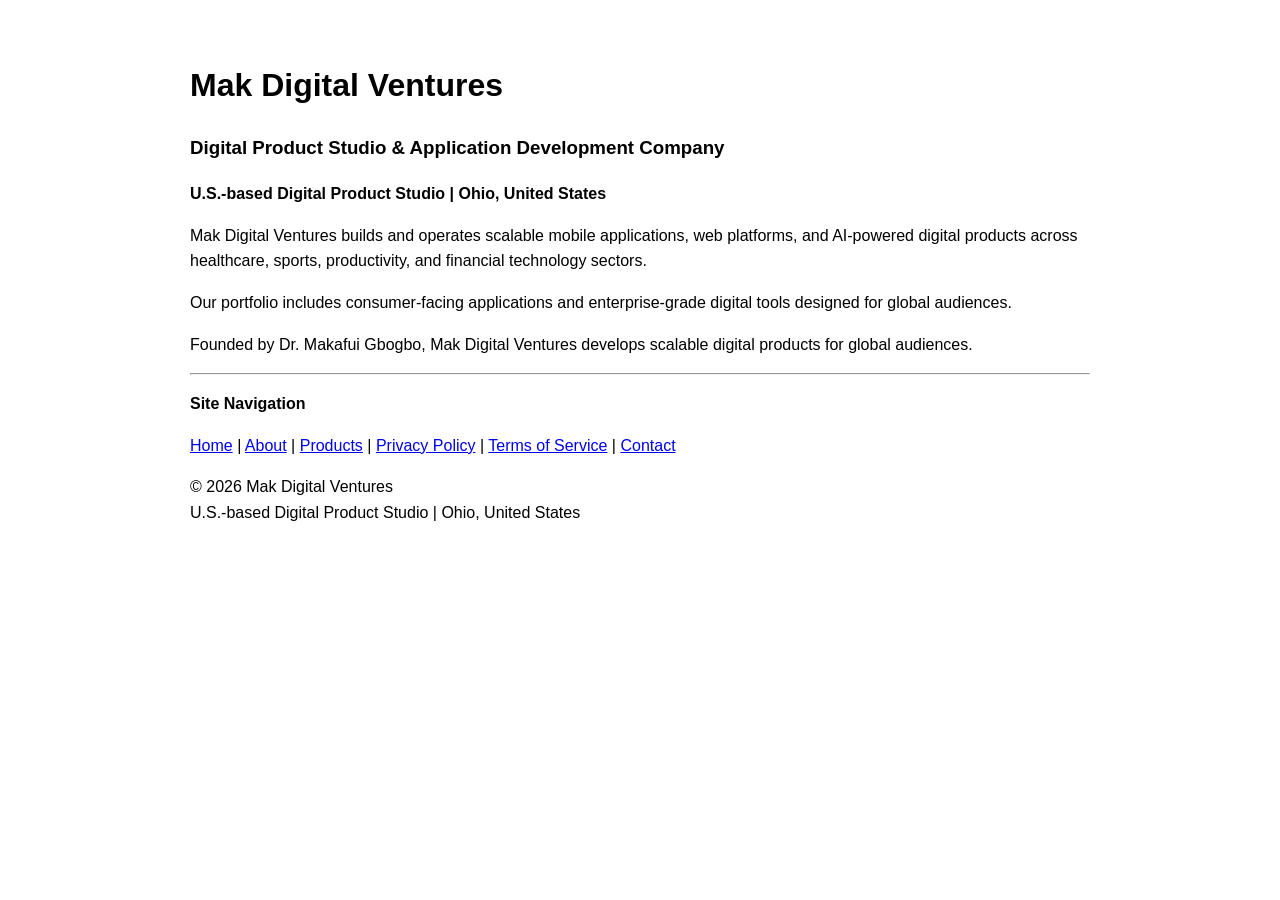
==== index.html @ f7665236 "Update index.html" ====
<!DOCTYPE html>
<html>
<head>
  <title>Mak Digital Ventures</title>
  <meta charset="UTF-8">
</head>

<body style="max-width: 900px; margin: 60px auto; font-family: Arial, sans-serif; line-height: 1.6;">

  <h1>Mak Digital Ventures</h1>
<h3>Digital Product Studio & Application Development Company</h3>
  <p><strong>U.S.-based Digital Product Studio | Ohio, United States</strong></p>

  <p>
    Mak Digital Ventures builds and operates scalable mobile applications,
    web platforms, and AI-powered digital products across healthcare,
    sports, productivity, and financial technology sectors.
  </p>

  <p>
    Our portfolio includes consumer-facing applications and enterprise-grade
    digital tools designed for global audiences.
    <p>
  Founded by Dr. Makafui Gbogbo, Mak Digital Ventures develops scalable digital products for global audiences.
</p>
  </p>

  <hr>

  <footer>
    <p><strong>Site Navigation</strong></p>

    <p>
      <a href="index.html">Home</a> |
      <a href="about.html">About</a> |
      <a href="products.html">Products</a> |
      <a href="privacy.html">Privacy Policy</a> |
      <a href="terms.html">Terms of Service</a> |
      <a href="contact.html">Contact</a>
    </p>

    <p>
      © 2026 Mak Digital Ventures<br>
      U.S.-based Digital Product Studio | Ohio, United States
    </p>
  </footer>

</body>
</html>
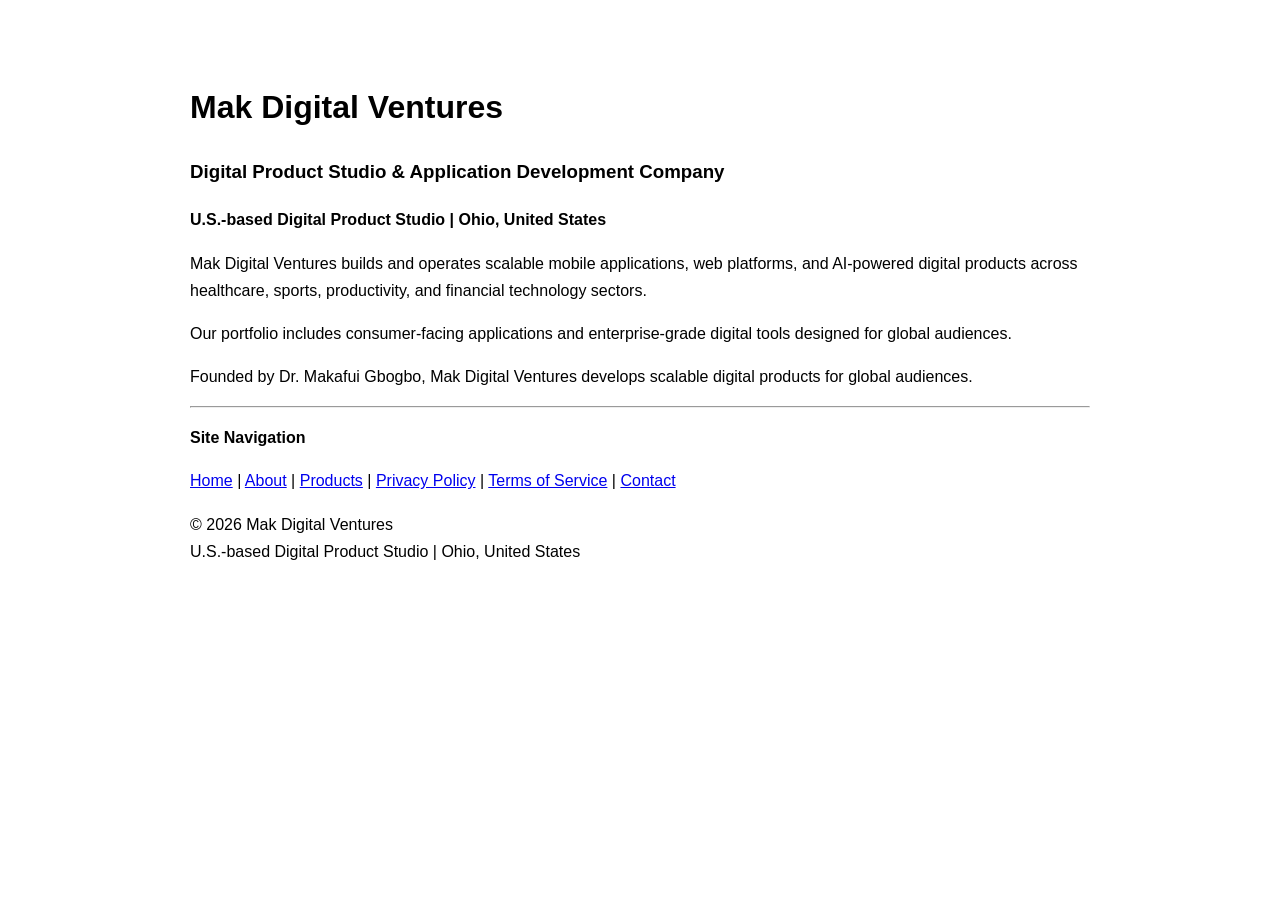
==== commit c6008c5b: "Update index.html" ====
--- a/index.html
+++ b/index.html
@@ -5,7 +5,7 @@
   <meta charset="UTF-8">
 </head>
 
-<body style="max-width: 900px; margin: 60px auto; font-family: Arial, sans-serif; line-height: 1.6;">
+<body style="max-width: 900px; margin: 80px auto; font-family: Arial, sans-serif; line-height: 1.7;">
 
   <h1>Mak Digital Ventures</h1>
 <h3>Digital Product Studio & Application Development Company</h3>
@@ -48,3 +48,4 @@
 </body>
 </html>
 
+
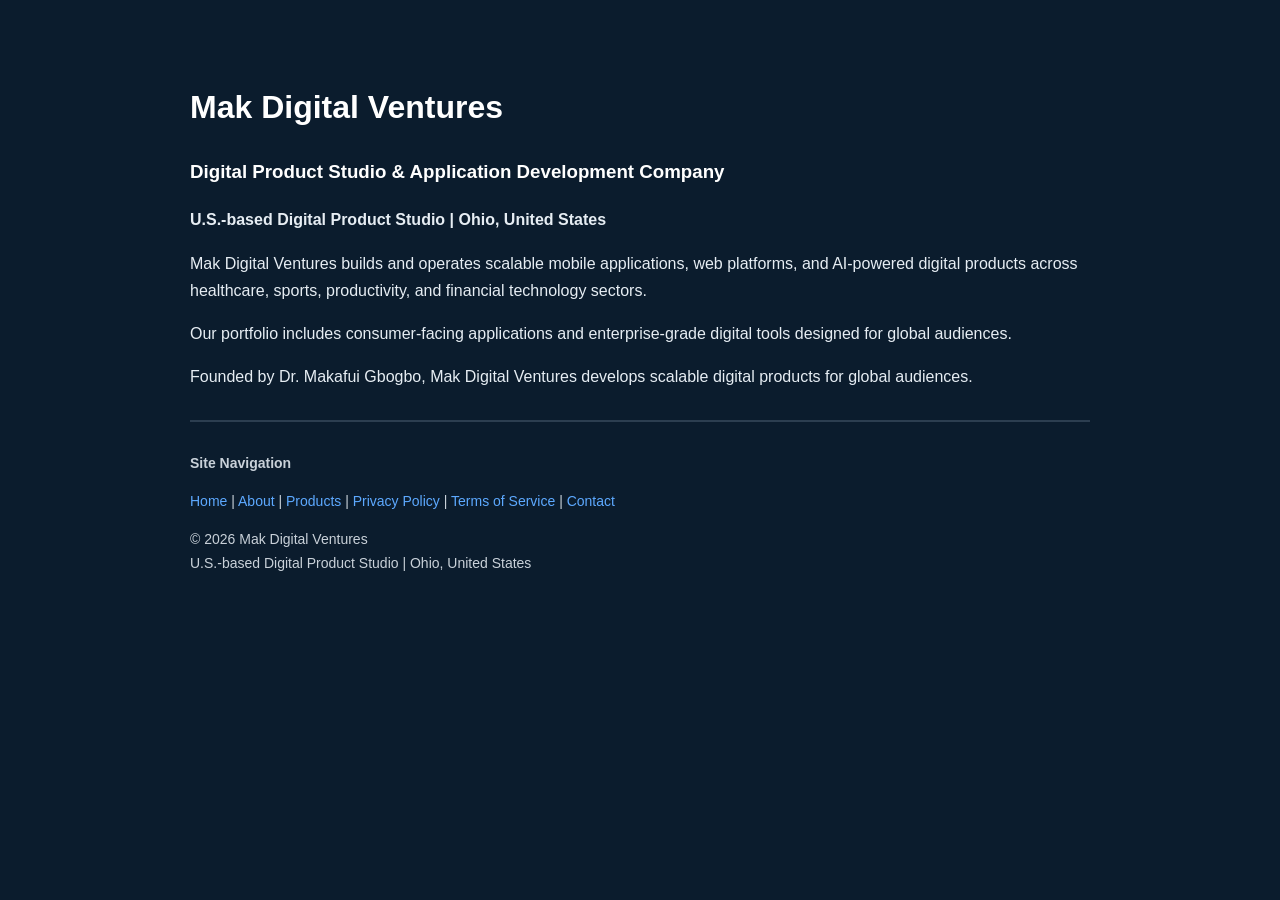
==== commit 59f434bd: "Update index.html" ====
--- a/index.html
+++ b/index.html
@@ -3,6 +3,40 @@
 <head>
   <title>Mak Digital Ventures</title>
   <meta charset="UTF-8">
+  <style>
+    body {
+      background-color: #0b1c2d;
+      color: #e6edf3;
+      font-family: Arial, sans-serif;
+      line-height: 1.7;
+      max-width: 900px;
+      margin: 80px auto;
+    }
+
+    a {
+      color: #5da9ff;
+      text-decoration: none;
+    }
+
+    a:hover {
+      text-decoration: underline;
+    }
+
+    hr {
+      border: 1px solid #2c3e50;
+      margin: 30px 0;
+    }
+
+    footer {
+      margin-top: 20px;
+      font-size: 14px;
+      color: #c9d1d9;
+    }
+
+    h1, h2, h3 {
+      color: #ffffff;
+    }
+  </style>
 </head>
 
 <body style="max-width: 900px; margin: 80px auto; font-family: Arial, sans-serif; line-height: 1.7;">
@@ -49,3 +83,4 @@
 </html>
 
 
+
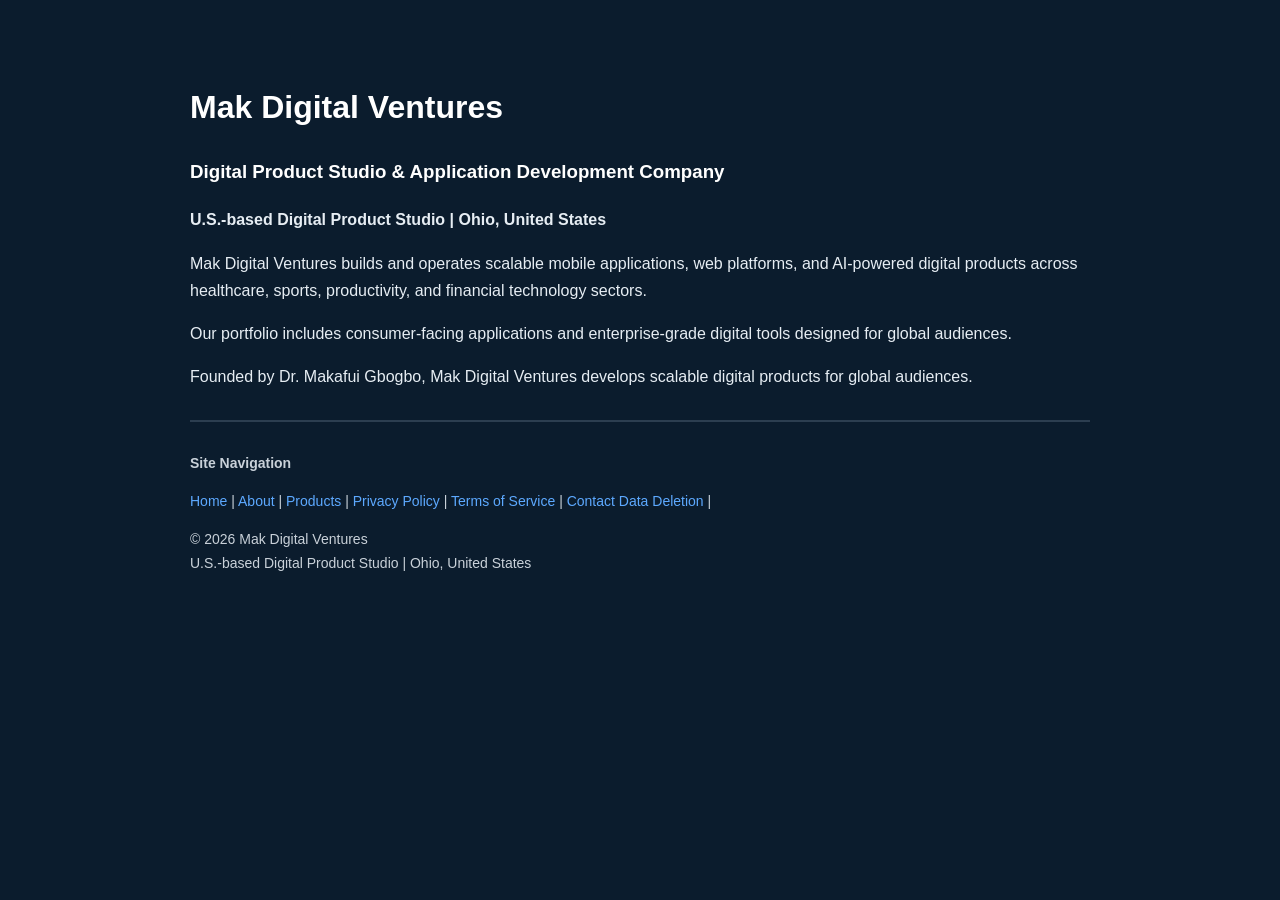
==== commit a139b4f5: "Update index.html" ====
--- a/index.html
+++ b/index.html
@@ -39,7 +39,7 @@
   </style>
 </head>
 
-<body style="max-width: 900px; margin: 80px auto; font-family: Arial, sans-serif; line-height: 1.7;">
+<body>
 
   <h1>Mak Digital Ventures</h1>
 <h3>Digital Product Studio & Application Development Company</h3>
@@ -71,6 +71,7 @@
       <a href="privacy.html">Privacy Policy</a> |
       <a href="terms.html">Terms of Service</a> |
       <a href="contact.html">Contact</a>
+      <a href="data-deletion.html">Data Deletion</a> |
     </p>
 
     <p>
@@ -84,3 +85,4 @@
 
 
 
+
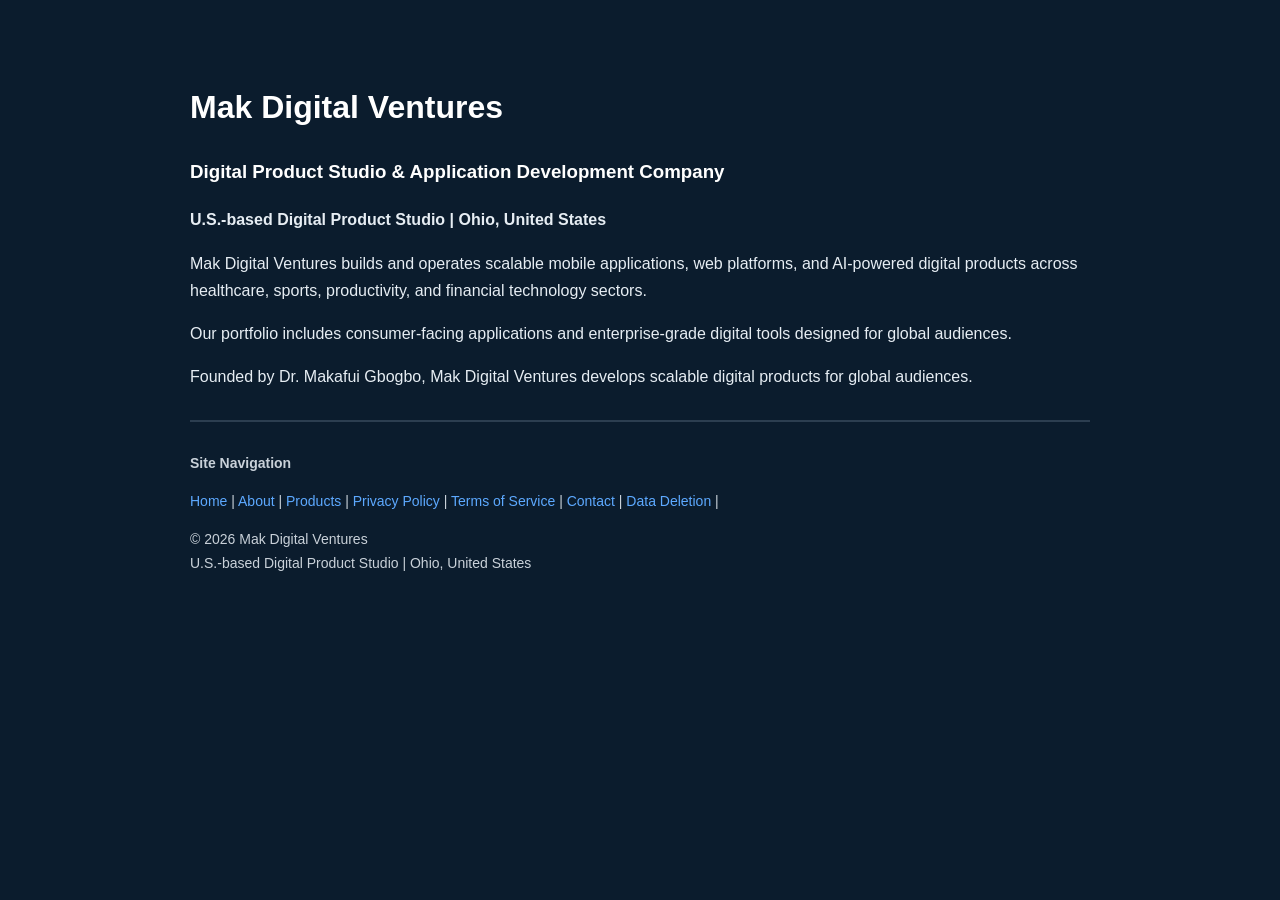
==== commit 4027b9e7: "Update index.html" ====
--- a/index.html
+++ b/index.html
@@ -70,7 +70,7 @@
       <a href="products.html">Products</a> |
       <a href="privacy.html">Privacy Policy</a> |
       <a href="terms.html">Terms of Service</a> |
-      <a href="contact.html">Contact</a>
+      <a href="contact.html">Contact</a> |
       <a href="data-deletion.html">Data Deletion</a> |
     </p>
 
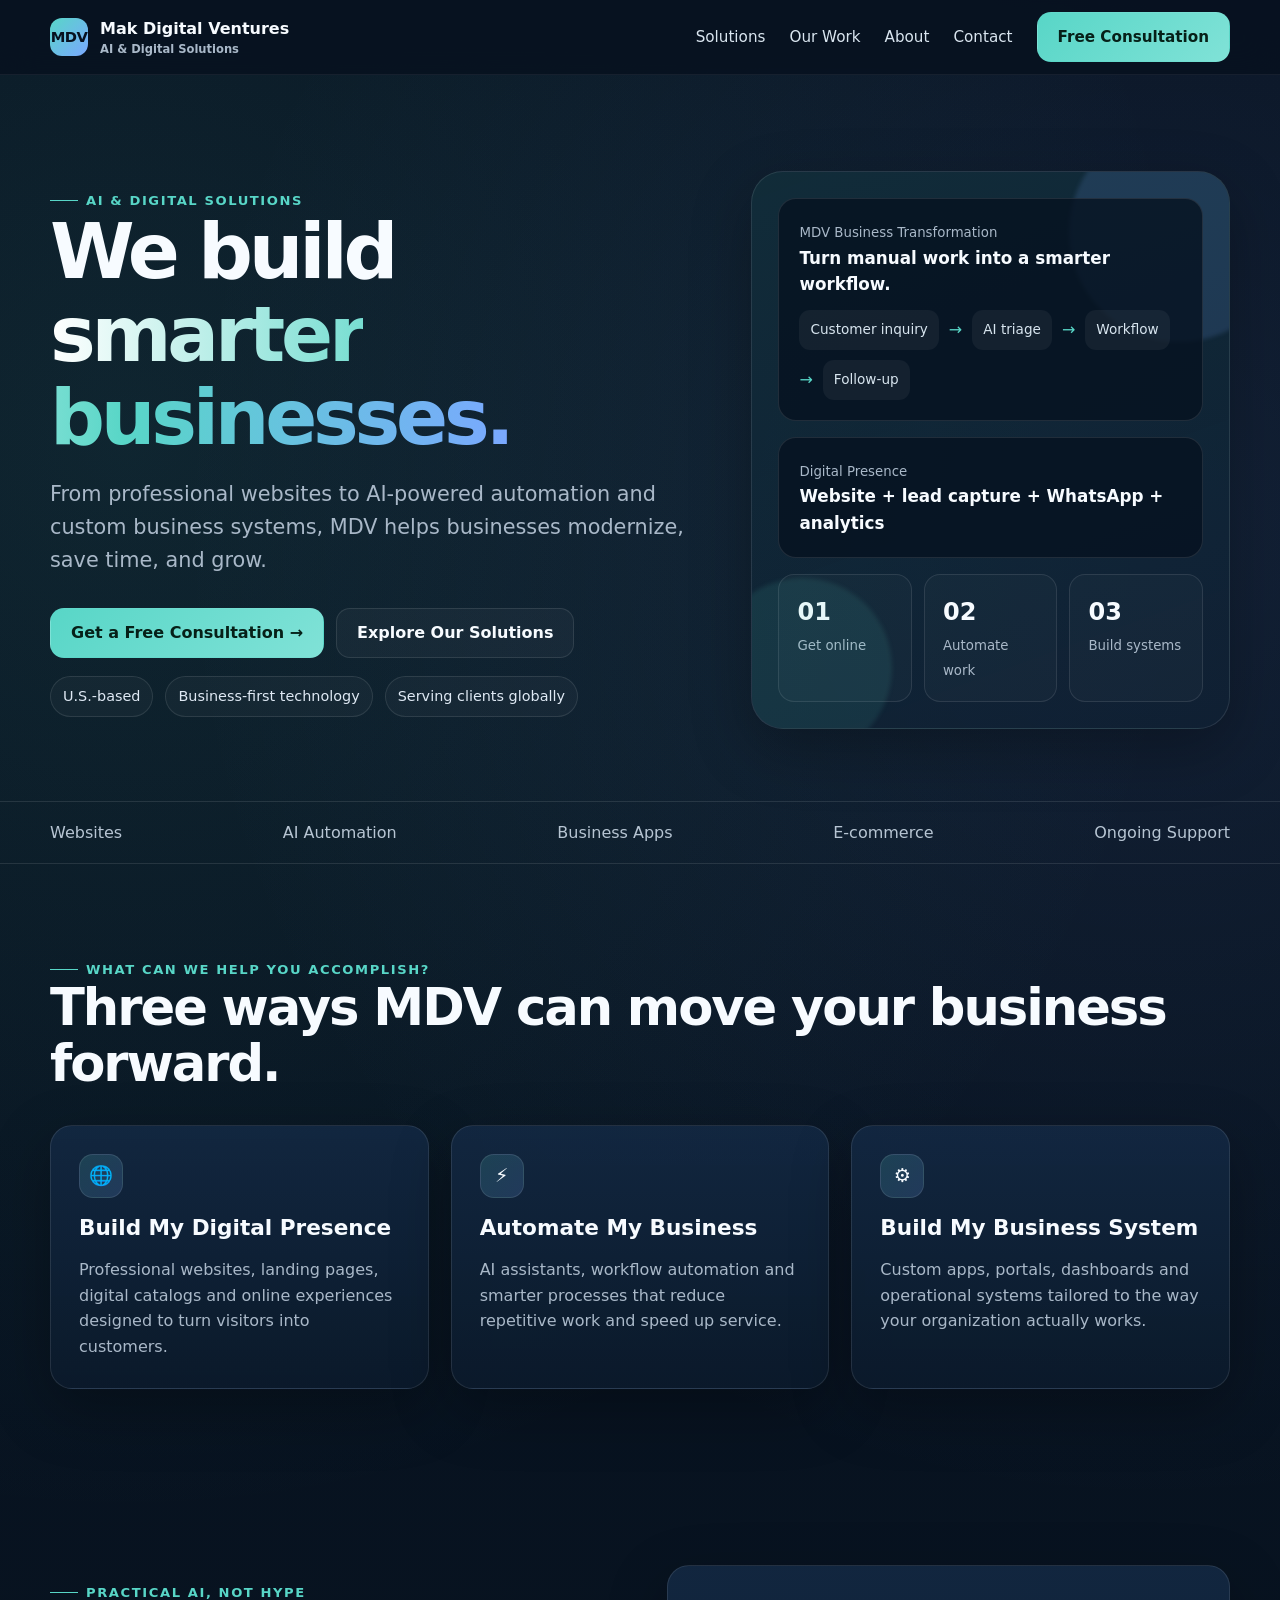
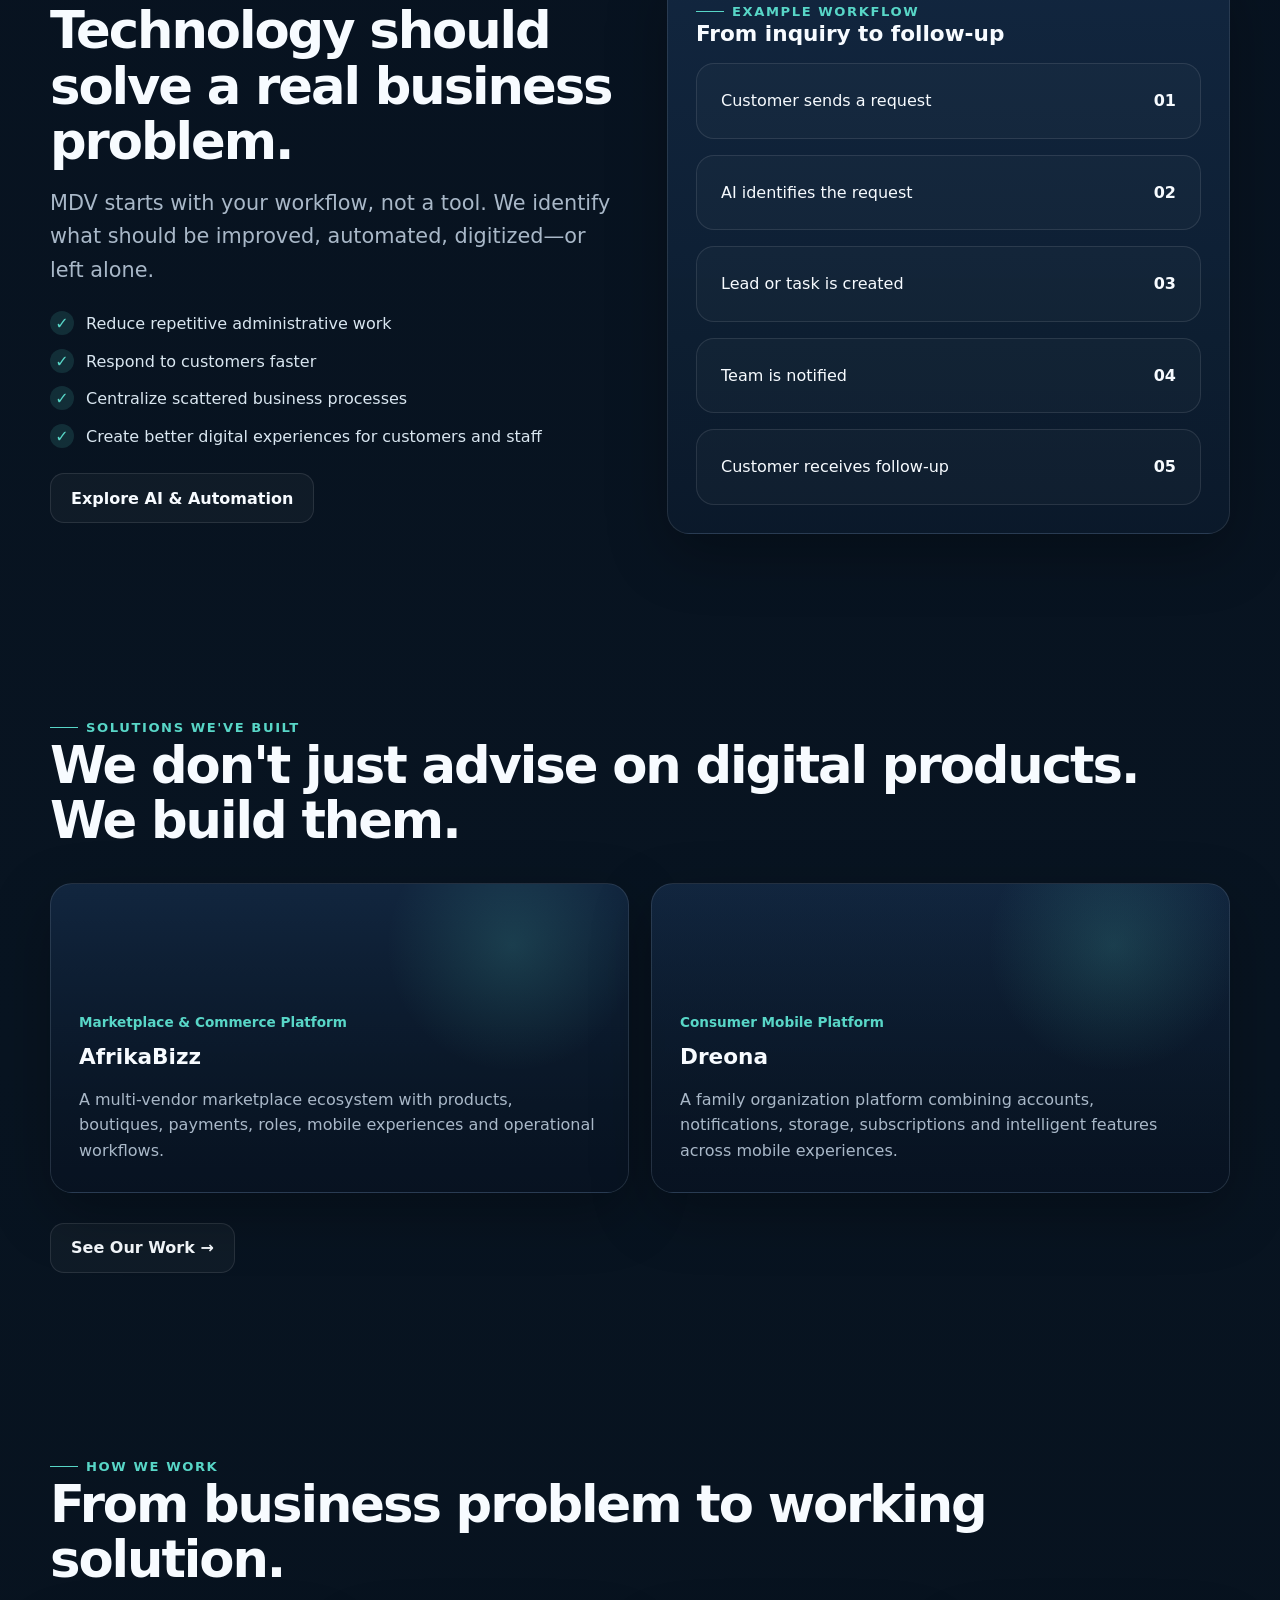
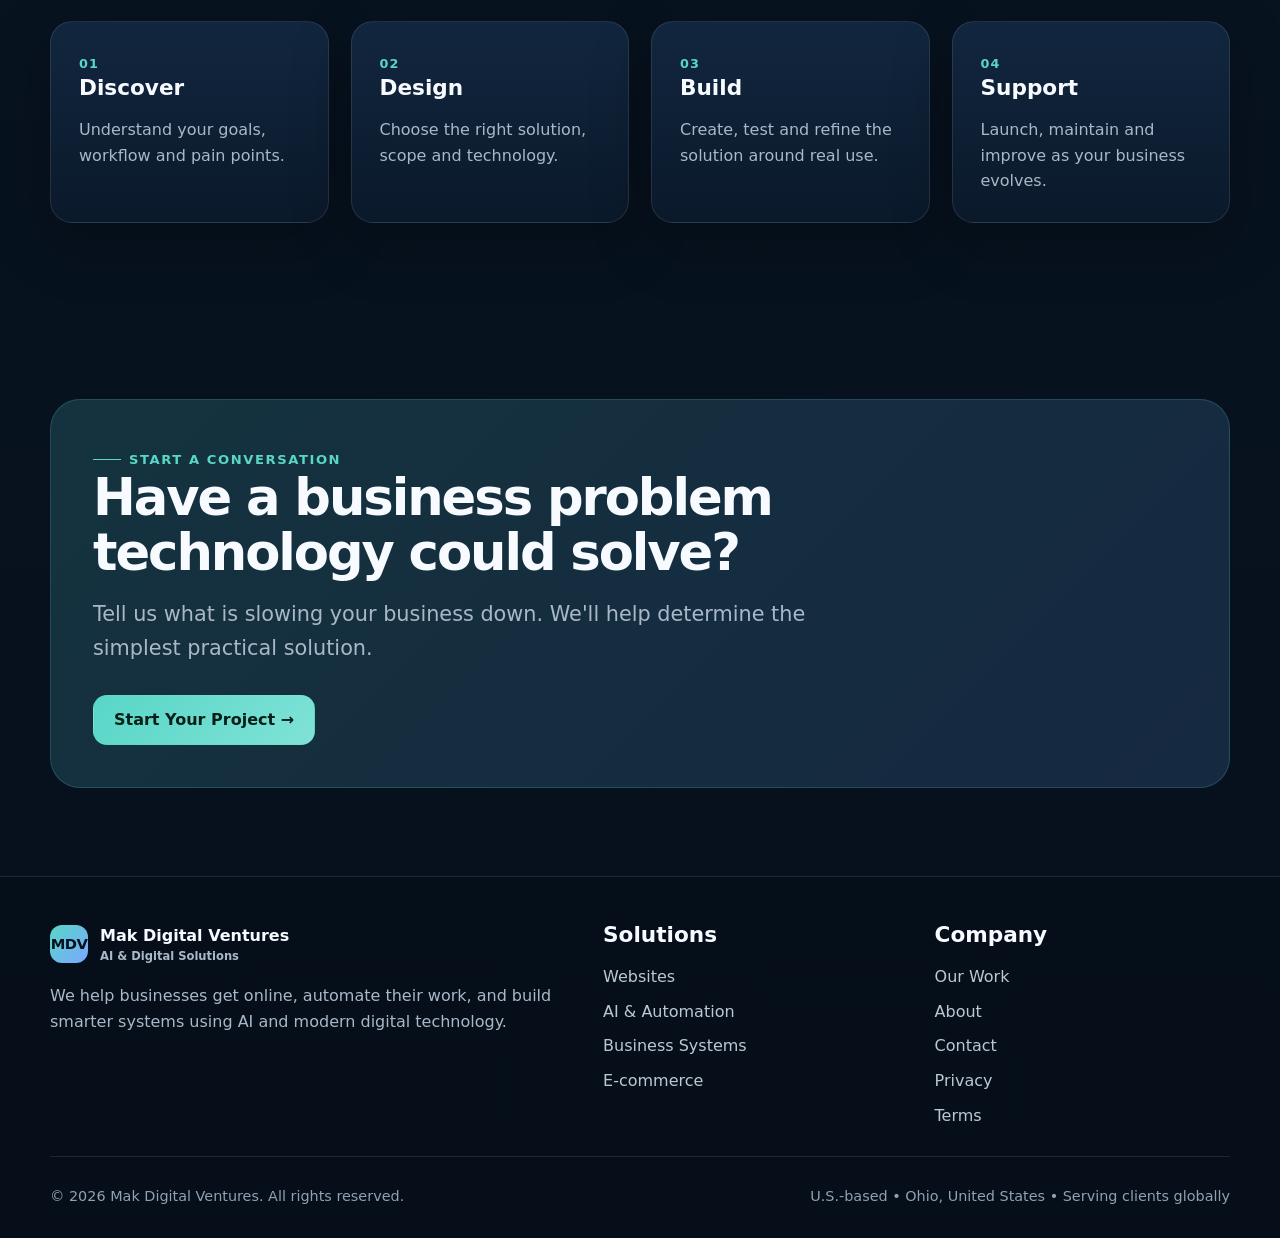
==== commit e02115fa: "Rebrand MDV - AI & Digital Solutions" ====
--- a/index.html
+++ b/index.html
@@ -1,88 +1,217 @@
-<!DOCTYPE html>
-<html>
-<head>
-  <title>Mak Digital Ventures</title>
-  <meta charset="UTF-8">
-  <style>
-    body {
-      background-color: #0b1c2d;
-      color: #e6edf3;
-      font-family: Arial, sans-serif;
-      line-height: 1.7;
-      max-width: 900px;
-      margin: 80px auto;
-    }
-
-    a {
-      color: #5da9ff;
-      text-decoration: none;
-    }
-
-    a:hover {
-      text-decoration: underline;
-    }
-
-    hr {
-      border: 1px solid #2c3e50;
-      margin: 30px 0;
-    }
-
-    footer {
-      margin-top: 20px;
-      font-size: 14px;
-      color: #c9d1d9;
-    }
-
-    h1, h2, h3 {
-      color: #ffffff;
-    }
-  </style>
-</head>
-
-<body>
-
-  <h1>Mak Digital Ventures</h1>
-<h3>Digital Product Studio & Application Development Company</h3>
-  <p><strong>U.S.-based Digital Product Studio | Ohio, United States</strong></p>
-
-  <p>
-    Mak Digital Ventures builds and operates scalable mobile applications,
-    web platforms, and AI-powered digital products across healthcare,
-    sports, productivity, and financial technology sectors.
-  </p>
-
-  <p>
-    Our portfolio includes consumer-facing applications and enterprise-grade
-    digital tools designed for global audiences.
-    <p>
-  Founded by Dr. Makafui Gbogbo, Mak Digital Ventures develops scalable digital products for global audiences.
-</p>
-  </p>
-
-  <hr>
-
-  <footer>
-    <p><strong>Site Navigation</strong></p>
-
-    <p>
-      <a href="index.html">Home</a> |
-      <a href="about.html">About</a> |
-      <a href="products.html">Products</a> |
-      <a href="privacy.html">Privacy Policy</a> |
-      <a href="terms.html">Terms of Service</a> |
-      <a href="contact.html">Contact</a> |
-      <a href="data-deletion.html">Data Deletion</a> |
-    </p>
-
-    <p>
-      © 2026 Mak Digital Ventures<br>
-      U.S.-based Digital Product Studio | Ohio, United States
-    </p>
-  </footer>
-
-</body>
-</html>
-
-
-
-
+<!doctype html>
+<html lang="en">
+<head>
+  <meta charset="utf-8">
+  <meta name="viewport" content="width=device-width,initial-scale=1">
+  <title>AI & Digital Solutions | Mak Digital Ventures</title>
+  <meta name="description" content="Mak Digital Ventures — AI & Digital Solutions">
+  <meta name="theme-color" content="#07111f">
+  <link rel="stylesheet" href="styles.css">
+</head>
+<body>
+
+<header>
+  <div class="container nav">
+    <a class="brand" href="index.html">
+      <span class="brand-mark">MDV</span>
+      <span>Mak Digital Ventures<small>AI & Digital Solutions</small></span>
+    </a>
+    <button class="nav-toggle" aria-label="Open menu">☰</button>
+    <nav class="nav-links">
+      <a href="services.html">Solutions</a>
+      <a href="portfolio.html">Our Work</a>
+      <a href="about.html">About</a>
+      <a href="contact.html">Contact</a>
+      <a class="btn btn-primary" href="contact.html">Free Consultation</a>
+    </nav>
+  </div>
+</header>
+
+
+<main>
+<section class="hero">
+  <div class="container hero-wrap">
+    <div>
+      <div class="eyebrow">AI & Digital Solutions</div>
+      <h1>We build <span>smarter businesses.</span></h1>
+      <p class="lead">
+        From professional websites to AI-powered automation and custom business systems,
+        MDV helps businesses modernize, save time, and grow.
+      </p>
+      <div class="btn-row">
+        <a class="btn btn-primary" href="contact.html">Get a Free Consultation →</a>
+        <a class="btn btn-secondary" href="services.html">Explore Our Solutions</a>
+      </div>
+      <div class="btn-row" style="margin-top:18px">
+        <span class="pill">U.S.-based</span>
+        <span class="pill">Business-first technology</span>
+        <span class="pill">Serving clients globally</span>
+      </div>
+    </div>
+    <div class="hero-visual" aria-label="MDV digital transformation illustration">
+      <div class="mini-panel">
+        <small class="muted">MDV Business Transformation</small>
+        <strong>Turn manual work into a smarter workflow.</strong>
+        <div class="flow">
+          <span>Customer inquiry</span><i>→</i><span>AI triage</span><i>→</i><span>Workflow</span><i>→</i><span>Follow-up</span>
+        </div>
+      </div>
+      <div class="mini-panel">
+        <small class="muted">Digital Presence</small>
+        <strong>Website + lead capture + WhatsApp + analytics</strong>
+      </div>
+      <div class="stat-row">
+        <div class="stat"><b>01</b><small>Get online</small></div>
+        <div class="stat"><b>02</b><small>Automate work</small></div>
+        <div class="stat"><b>03</b><small>Build systems</small></div>
+      </div>
+    </div>
+  </div>
+</section>
+
+<div class="logo-strip">
+  <div class="container">
+    <span>Websites</span><span>AI Automation</span><span>Business Apps</span><span>E-commerce</span><span>Ongoing Support</span>
+  </div>
+</div>
+
+<section class="section">
+  <div class="container">
+    <div class="eyebrow">What can we help you accomplish?</div>
+    <h2>Three ways MDV can move your business forward.</h2>
+    <div class="grid grid-3" style="margin-top:34px">
+      <a class="card" href="websites.html">
+        <div class="icon">🌐</div>
+        <h3>Build My Digital Presence</h3>
+        <p class="muted">Professional websites, landing pages, digital catalogs and online experiences designed to turn visitors into customers.</p>
+      </a>
+      <a class="card" href="ai-automation.html">
+        <div class="icon">⚡</div>
+        <h3>Automate My Business</h3>
+        <p class="muted">AI assistants, workflow automation and smarter processes that reduce repetitive work and speed up service.</p>
+      </a>
+      <a class="card" href="business-systems.html">
+        <div class="icon">⚙️</div>
+        <h3>Build My Business System</h3>
+        <p class="muted">Custom apps, portals, dashboards and operational systems tailored to the way your organization actually works.</p>
+      </a>
+    </div>
+  </div>
+</section>
+
+<section class="section">
+  <div class="container split">
+    <div>
+      <div class="eyebrow">Practical AI, not hype</div>
+      <h2>Technology should solve a real business problem.</h2>
+      <p class="lead">MDV starts with your workflow, not a tool. We identify what should be improved, automated, digitized—or left alone.</p>
+      <div class="checks">
+        <div class="check">Reduce repetitive administrative work</div>
+        <div class="check">Respond to customers faster</div>
+        <div class="check">Centralize scattered business processes</div>
+        <div class="check">Create better digital experiences for customers and staff</div>
+      </div>
+      <a class="btn btn-secondary" href="ai-automation.html">Explore AI & Automation</a>
+    </div>
+    <div class="card">
+      <div class="eyebrow">Example workflow</div>
+      <h3>From inquiry to follow-up</h3>
+      <div class="service-list">
+        <div class="service-row"><span>Customer sends a request</span><b>01</b></div>
+        <div class="service-row"><span>AI identifies the request</span><b>02</b></div>
+        <div class="service-row"><span>Lead or task is created</span><b>03</b></div>
+        <div class="service-row"><span>Team is notified</span><b>04</b></div>
+        <div class="service-row"><span>Customer receives follow-up</span><b>05</b></div>
+      </div>
+    </div>
+  </div>
+</section>
+
+<section class="section">
+  <div class="container">
+    <div class="eyebrow">Solutions we've built</div>
+    <h2>We don't just advise on digital products. We build them.</h2>
+    <div class="grid grid-2" style="margin-top:34px">
+      <div class="card case">
+        <span class="tag">Marketplace & Commerce Platform</span>
+        <h3>AfrikaBizz</h3>
+        <p class="muted">A multi-vendor marketplace ecosystem with products, boutiques, payments, roles, mobile experiences and operational workflows.</p>
+      </div>
+      <div class="card case">
+        <span class="tag">Consumer Mobile Platform</span>
+        <h3>Dreona</h3>
+        <p class="muted">A family organization platform combining accounts, notifications, storage, subscriptions and intelligent features across mobile experiences.</p>
+      </div>
+    </div>
+    <div class="btn-row">
+      <a class="btn btn-secondary" href="portfolio.html">See Our Work →</a>
+    </div>
+  </div>
+</section>
+
+<section class="section">
+  <div class="container">
+    <div class="eyebrow">How we work</div>
+    <h2>From business problem to working solution.</h2>
+    <div class="grid grid-4 process" style="margin-top:34px">
+      <div class="card"><h3>Discover</h3><p class="muted">Understand your goals, workflow and pain points.</p></div>
+      <div class="card"><h3>Design</h3><p class="muted">Choose the right solution, scope and technology.</p></div>
+      <div class="card"><h3>Build</h3><p class="muted">Create, test and refine the solution around real use.</p></div>
+      <div class="card"><h3>Support</h3><p class="muted">Launch, maintain and improve as your business evolves.</p></div>
+    </div>
+  </div>
+</section>
+
+<section class="section">
+  <div class="container cta">
+    <div class="eyebrow">Start a conversation</div>
+    <h2>Have a business problem technology could solve?</h2>
+    <p class="lead">Tell us what is slowing your business down. We'll help determine the simplest practical solution.</p>
+    <div class="btn-row"><a class="btn btn-primary" href="contact.html">Start Your Project →</a></div>
+  </div>
+</section>
+</main>
+
+
+<footer>
+  <div class="container">
+    <div class="footer-grid">
+      <div>
+        <a class="brand" href="index.html">
+          <span class="brand-mark">MDV</span>
+          <span>Mak Digital Ventures<small>AI & Digital Solutions</small></span>
+        </a>
+        <p class="muted" style="margin-top:18px;max-width:520px">
+          We help businesses get online, automate their work, and build smarter systems using AI and modern digital technology.
+        </p>
+      </div>
+      <div>
+        <h3>Solutions</h3>
+        <div class="footer-links">
+          <a href="websites.html">Websites</a>
+          <a href="ai-automation.html">AI & Automation</a>
+          <a href="business-systems.html">Business Systems</a>
+          <a href="ecommerce.html">E-commerce</a>
+        </div>
+      </div>
+      <div>
+        <h3>Company</h3>
+        <div class="footer-links">
+          <a href="portfolio.html">Our Work</a>
+          <a href="about.html">About</a>
+          <a href="contact.html">Contact</a>
+          <a href="privacy.html">Privacy</a>
+          <a href="terms.html">Terms</a>
+        </div>
+      </div>
+    </div>
+    <div class="footer-bottom">
+      <span>© 2026 Mak Digital Ventures. All rights reserved.</span>
+      <span>U.S.-based • Ohio, United States • Serving clients globally</span>
+    </div>
+  </div>
+</footer>
+
+<script src="script.js"></script>
+</body>
+</html>
--- a/styles.css
+++ b/styles.css
@@ -0,0 +1,236 @@
+
+:root{
+  --bg:#07111f;
+  --bg-2:#0b1627;
+  --surface:#0f2035;
+  --surface-2:#132842;
+  --text:#f7fbff;
+  --muted:#a9b8c8;
+  --accent:#58d6c7;
+  --accent-2:#7aa8ff;
+  --line:rgba(255,255,255,.10);
+  --shadow:0 20px 60px rgba(0,0,0,.28);
+  --radius:22px;
+  --max:1180px;
+}
+
+*{box-sizing:border-box}
+html{scroll-behavior:smooth}
+body{
+  margin:0;
+  font-family:Inter, ui-sans-serif, system-ui, -apple-system, BlinkMacSystemFont, "Segoe UI", sans-serif;
+  color:var(--text);
+  background:
+    radial-gradient(circle at 10% 10%, rgba(88,214,199,.10), transparent 26%),
+    radial-gradient(circle at 90% 12%, rgba(122,168,255,.10), transparent 24%),
+    linear-gradient(180deg,var(--bg),#081421 60%,#06101c);
+  line-height:1.6;
+}
+a{color:inherit;text-decoration:none}
+img{max-width:100%;display:block}
+button,input,textarea,select{font:inherit}
+
+.container{width:min(var(--max),calc(100% - 40px));margin:auto}
+.section{padding:88px 0}
+.section-sm{padding:52px 0}
+.eyebrow{
+  display:inline-flex;align-items:center;gap:8px;
+  font-size:.82rem;letter-spacing:.12em;text-transform:uppercase;
+  color:var(--accent);font-weight:800
+}
+.eyebrow::before{content:"";width:28px;height:1px;background:var(--accent)}
+h1,h2,h3{line-height:1.08;margin:0 0 18px}
+h1{font-size:clamp(2.7rem,6vw,5.9rem);letter-spacing:-.055em}
+h2{font-size:clamp(2rem,4vw,3.6rem);letter-spacing:-.04em}
+h3{font-size:1.35rem}
+p{margin:0 0 18px}
+.lead{font-size:clamp(1.05rem,2vw,1.3rem);color:var(--muted);max-width:760px}
+.muted{color:var(--muted)}
+.small{font-size:.92rem}
+.grid{display:grid;gap:22px}
+.grid-2{grid-template-columns:repeat(2,minmax(0,1fr))}
+.grid-3{grid-template-columns:repeat(3,minmax(0,1fr))}
+.grid-4{grid-template-columns:repeat(4,minmax(0,1fr))}
+.card{
+  background:linear-gradient(180deg,rgba(19,40,66,.92),rgba(11,26,43,.96));
+  border:1px solid var(--line);
+  border-radius:var(--radius);
+  padding:28px;
+  box-shadow:var(--shadow)
+}
+.card:hover{border-color:rgba(88,214,199,.35);transform:translateY(-2px);transition:.2s ease}
+.card p:last-child{margin-bottom:0}
+.icon{
+  width:44px;height:44px;border-radius:14px;
+  display:grid;place-items:center;margin-bottom:18px;
+  background:linear-gradient(135deg,rgba(88,214,199,.17),rgba(122,168,255,.17));
+  border:1px solid rgba(255,255,255,.10);
+  font-size:1.2rem
+}
+.pill{
+  display:inline-flex;align-items:center;gap:8px;
+  border:1px solid var(--line);border-radius:999px;
+  padding:8px 12px;color:#dfe9f4;background:rgba(255,255,255,.03);font-size:.9rem
+}
+
+.btn{
+  display:inline-flex;align-items:center;justify-content:center;gap:10px;
+  min-height:50px;padding:0 20px;border-radius:14px;
+  font-weight:800;border:1px solid transparent;cursor:pointer
+}
+.btn-primary{
+  background:linear-gradient(135deg,var(--accent),#80e2d7);
+  color:#062018;
+}
+.btn-secondary{
+  border-color:var(--line);background:rgba(255,255,255,.035);color:var(--text)
+}
+.btn-row{display:flex;flex-wrap:wrap;gap:12px;margin-top:30px}
+
+header{
+  position:sticky;top:0;z-index:100;
+  backdrop-filter:blur(18px);
+  background:rgba(7,17,31,.80);
+  border-bottom:1px solid rgba(255,255,255,.06)
+}
+.nav{display:flex;align-items:center;justify-content:space-between;min-height:74px}
+.brand{display:flex;align-items:center;gap:12px;font-weight:900}
+.brand-mark{
+  width:38px;height:38px;border-radius:12px;
+  background:linear-gradient(135deg,var(--accent),var(--accent-2));
+  color:#07111f;display:grid;place-items:center;font-size:.92rem;letter-spacing:-.04em
+}
+.brand small{display:block;font-weight:600;color:var(--muted);font-size:.72rem;margin-top:-2px}
+.nav-links{display:flex;align-items:center;gap:24px;color:#d9e5ef;font-size:.95rem}
+.nav-links a:hover{color:#fff}
+.nav-toggle{display:none;background:none;border:0;color:#fff;font-size:1.6rem}
+
+.hero{padding:96px 0 72px}
+.hero-wrap{display:grid;grid-template-columns:1.15fr .85fr;gap:54px;align-items:center}
+.hero h1 span{
+  background:linear-gradient(90deg,#fff,var(--accent),var(--accent-2));
+  -webkit-background-clip:text;background-clip:text;color:transparent
+}
+.hero-visual{
+  min-height:470px;border:1px solid var(--line);border-radius:32px;
+  padding:26px;background:
+    linear-gradient(160deg,rgba(88,214,199,.10),rgba(122,168,255,.05)),
+    rgba(10,24,40,.88);
+  box-shadow:var(--shadow);position:relative;overflow:hidden
+}
+.hero-visual::before,.hero-visual::after{
+  content:"";position:absolute;border-radius:999px;filter:blur(2px)
+}
+.hero-visual::before{width:220px;height:220px;right:-60px;top:-50px;background:rgba(122,168,255,.15)}
+.hero-visual::after{width:180px;height:180px;left:-40px;bottom:-30px;background:rgba(88,214,199,.10)}
+.mini-panel{
+  position:relative;z-index:2;border:1px solid var(--line);
+  background:rgba(6,17,31,.78);border-radius:18px;padding:20px;margin-bottom:16px
+}
+.mini-panel strong{display:block;font-size:1.05rem}
+.flow{display:flex;align-items:center;gap:10px;flex-wrap:wrap;margin-top:12px}
+.flow span{padding:9px 11px;border-radius:11px;background:rgba(255,255,255,.05);font-size:.85rem;color:#d8e5ef}
+.flow i{color:var(--accent);font-style:normal}
+.stat-row{display:grid;grid-template-columns:repeat(3,1fr);gap:12px;margin-top:16px}
+.stat{padding:18px;border:1px solid var(--line);border-radius:16px;background:rgba(255,255,255,.025)}
+.stat b{display:block;font-size:1.5rem}
+.stat small{color:var(--muted)}
+
+.logo-strip{
+  border-top:1px solid var(--line);border-bottom:1px solid var(--line);
+  padding:18px 0;color:#b7c5d3
+}
+.logo-strip .container{display:flex;justify-content:space-between;gap:20px;flex-wrap:wrap}
+
+.split{display:grid;grid-template-columns:1fr 1fr;gap:54px;align-items:center}
+.checks{display:grid;gap:12px;margin:24px 0}
+.check{display:flex;gap:12px;align-items:flex-start;color:#d9e6f0}
+.check::before{
+  content:"✓";flex:none;width:24px;height:24px;border-radius:50%;
+  display:grid;place-items:center;background:rgba(88,214,199,.14);color:var(--accent);font-weight:900
+}
+
+.process{counter-reset:step}
+.process .card{position:relative}
+.process .card::before{
+  counter-increment:step;content:"0" counter(step);
+  font-size:.8rem;color:var(--accent);font-weight:900;letter-spacing:.08em
+}
+
+.case{
+  min-height:310px;display:flex;flex-direction:column;justify-content:flex-end;
+  position:relative;overflow:hidden
+}
+.case::before{
+  content:"";position:absolute;inset:0;background:
+    radial-gradient(circle at 80% 20%,rgba(88,214,199,.16),transparent 24%),
+    linear-gradient(180deg,transparent,rgba(7,17,31,.82))
+}
+.case > *{position:relative;z-index:1}
+.case .tag{display:inline-block;margin-bottom:12px;color:var(--accent);font-weight:800;font-size:.85rem}
+
+.cta{
+  padding:42px;border:1px solid rgba(88,214,199,.20);
+  border-radius:30px;background:
+    linear-gradient(135deg,rgba(88,214,199,.13),rgba(122,168,255,.10)),
+    rgba(12,28,46,.86)
+}
+.cta h2{max-width:780px}
+
+footer{border-top:1px solid var(--line);padding:46px 0 30px;background:rgba(0,0,0,.12)}
+.footer-grid{display:grid;grid-template-columns:1.4fr .8fr .8fr;gap:36px}
+.footer-links{display:grid;gap:9px;color:#bac8d5}
+.footer-bottom{display:flex;justify-content:space-between;gap:20px;flex-wrap:wrap;padding-top:28px;margin-top:28px;border-top:1px solid var(--line);color:#8fa1b2;font-size:.9rem}
+
+.page-hero{padding:82px 0 42px}
+.page-hero .lead{max-width:820px}
+
+.service-list{display:grid;gap:16px}
+.service-row{
+  display:grid;grid-template-columns:1fr auto;gap:20px;align-items:center;
+  padding:24px;border:1px solid var(--line);border-radius:18px;background:rgba(255,255,255,.025)
+}
+.service-row p{margin-bottom:0}
+
+.form{
+  display:grid;grid-template-columns:1fr 1fr;gap:16px
+}
+.form .full{grid-column:1/-1}
+label{display:grid;gap:7px;color:#dfe9f2;font-weight:700;font-size:.92rem}
+input,textarea,select{
+  width:100%;padding:14px 15px;border-radius:13px;
+  border:1px solid var(--line);background:#0a1828;color:#fff;outline:none
+}
+input:focus,textarea:focus,select:focus{border-color:rgba(88,214,199,.6);box-shadow:0 0 0 3px rgba(88,214,199,.08)}
+textarea{min-height:150px;resize:vertical}
+.notice{padding:14px 16px;border-radius:12px;background:rgba(88,214,199,.08);border:1px solid rgba(88,214,199,.18);color:#cceee9}
+
+.prose{max-width:860px}
+.prose h2{font-size:1.65rem;margin-top:34px}
+.prose h3{margin-top:28px}
+.prose ul{color:#c1cfdb}
+.prose li{margin-bottom:8px}
+
+@media (max-width:900px){
+  .nav-links{
+    position:absolute;top:74px;left:0;right:0;display:none;
+    flex-direction:column;align-items:flex-start;padding:20px;
+    background:#081522;border-bottom:1px solid var(--line)
+  }
+  .nav-links.open{display:flex}
+  .nav-toggle{display:block}
+  .hero-wrap,.split{grid-template-columns:1fr}
+  .hero-visual{min-height:auto}
+  .grid-3,.grid-4{grid-template-columns:1fr 1fr}
+  .footer-grid{grid-template-columns:1fr 1fr}
+}
+@media (max-width:640px){
+  .container{width:min(var(--max),calc(100% - 28px))}
+  .section{padding:64px 0}
+  .hero{padding:68px 0 50px}
+  .grid-2,.grid-3,.grid-4,.footer-grid,.form{grid-template-columns:1fr}
+  .form .full{grid-column:auto}
+  .stat-row{grid-template-columns:1fr}
+  .service-row{grid-template-columns:1fr}
+  .cta{padding:30px 22px}
+}
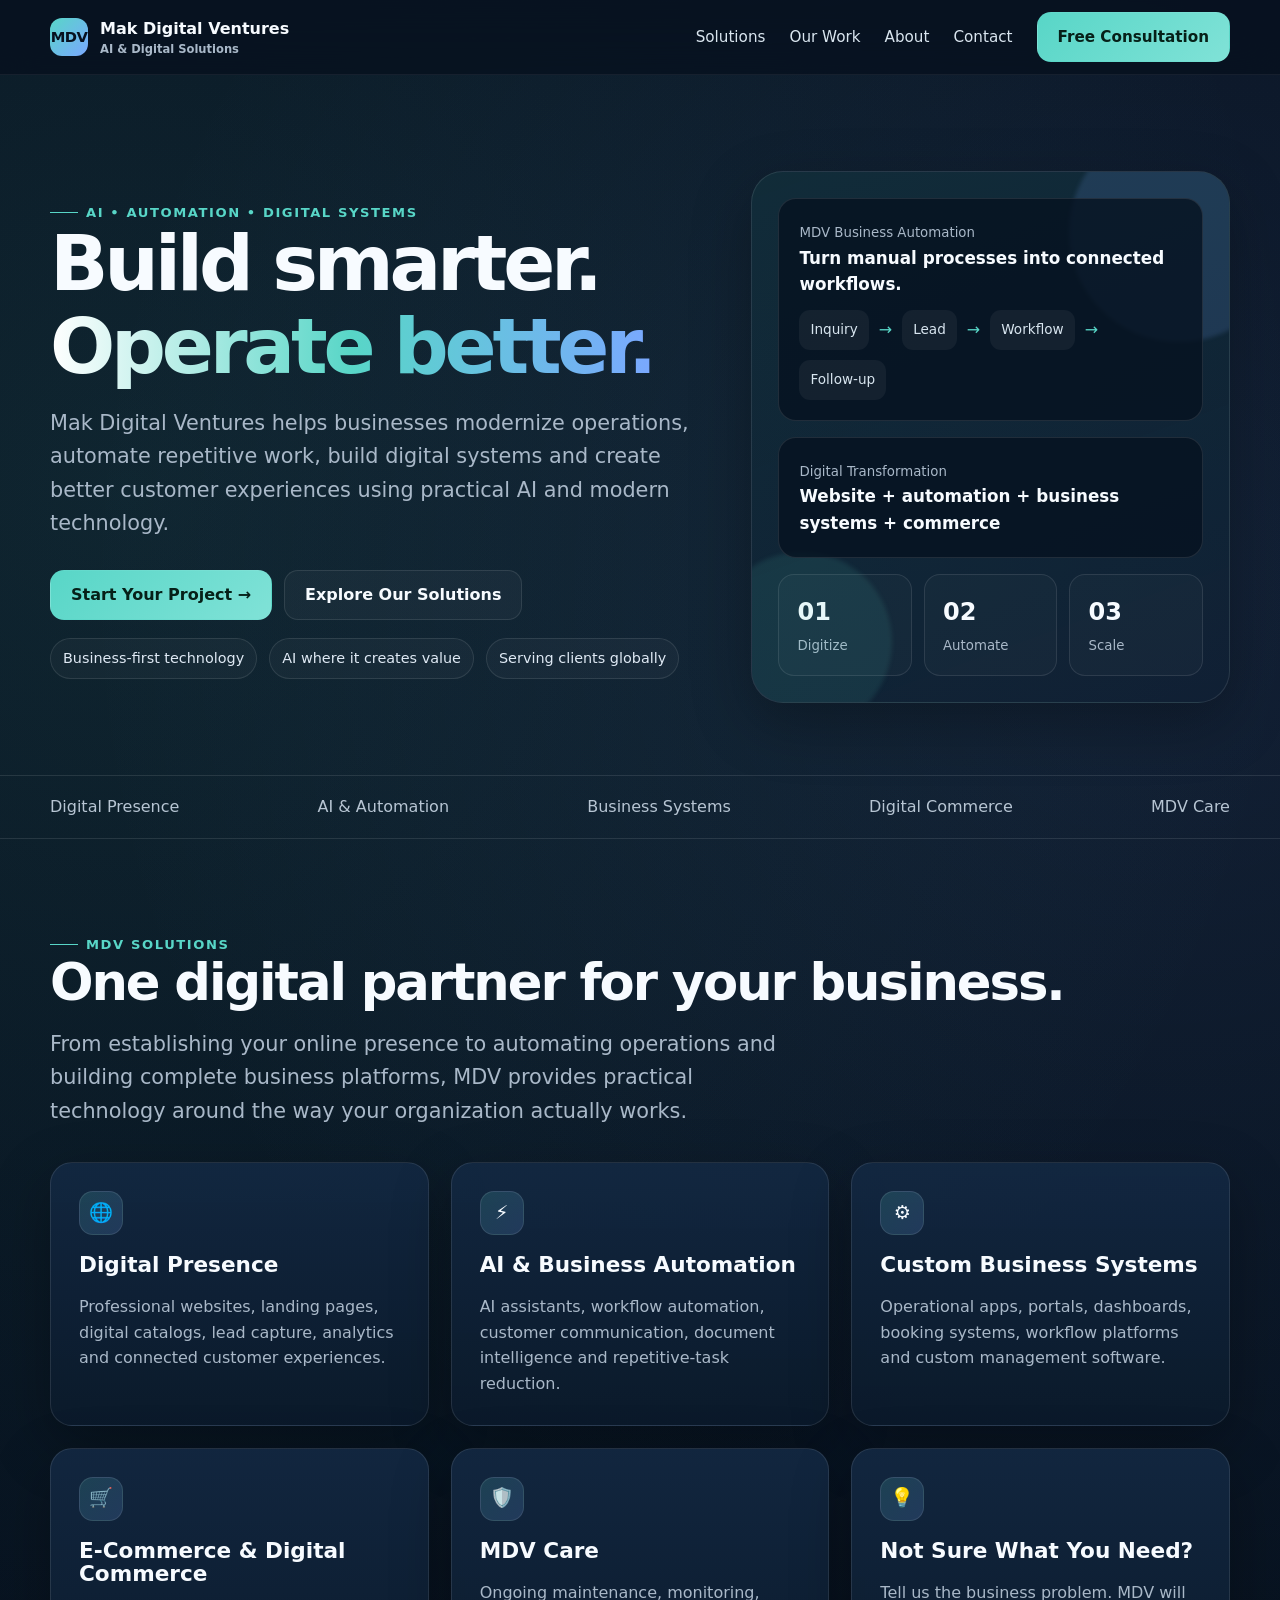
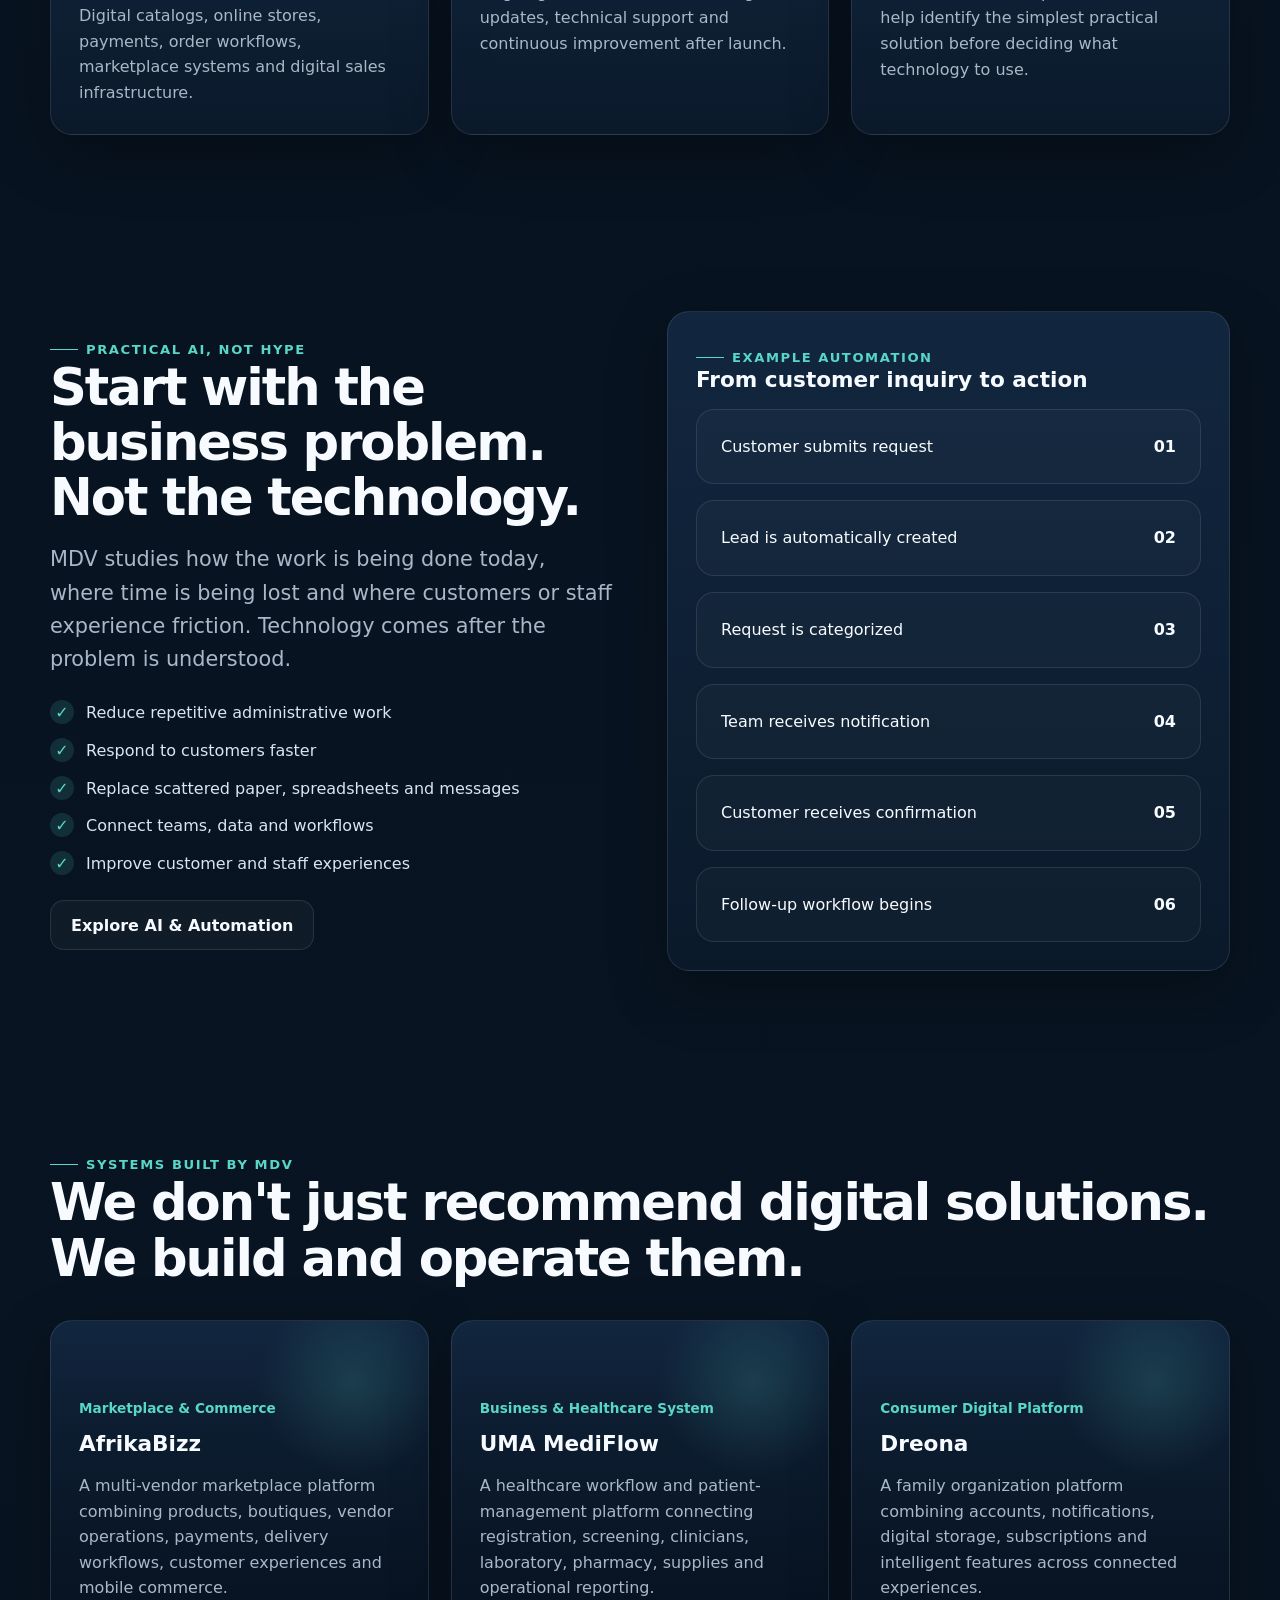
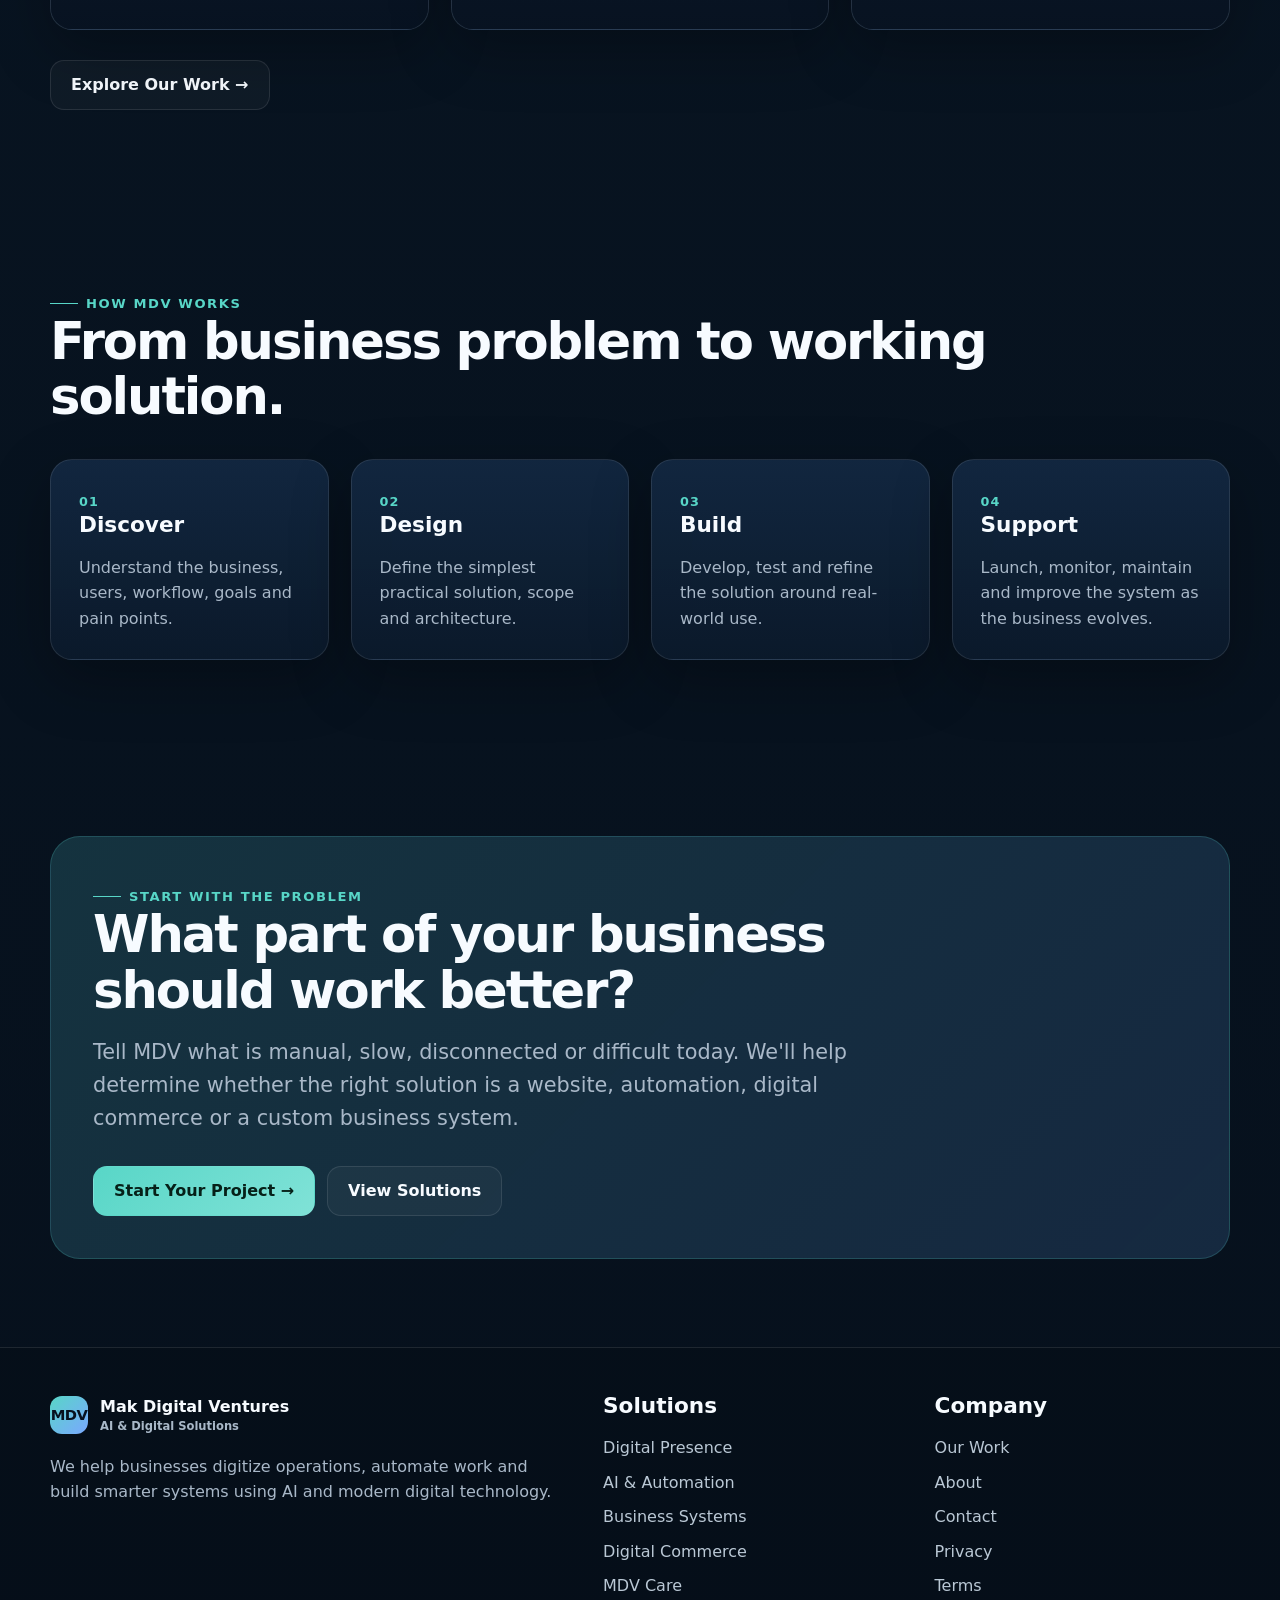
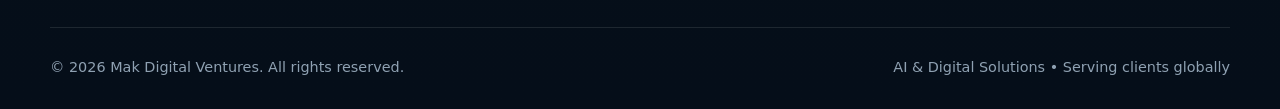
==== commit 57b9efb8: "Strengthen MDV homepage positioning and services" ====
--- a/index.html
+++ b/index.html
@@ -3,215 +3,726 @@
 <head>
   <meta charset="utf-8">
   <meta name="viewport" content="width=device-width,initial-scale=1">
-  <title>AI & Digital Solutions | Mak Digital Ventures</title>
-  <meta name="description" content="Mak Digital Ventures — AI & Digital Solutions">
+
+  <title>AI, Automation & Digital Solutions | Mak Digital Ventures</title>
+
+  <meta
+    name="description"
+    content="Mak Digital Ventures helps businesses modernize with AI automation, custom business systems, professional websites, digital commerce and ongoing technology support."
+  >
+
   <meta name="theme-color" content="#07111f">
   <link rel="stylesheet" href="styles.css">
 </head>
+
 <body>
 
 <header>
   <div class="container nav">
+
     <a class="brand" href="index.html">
       <span class="brand-mark">MDV</span>
-      <span>Mak Digital Ventures<small>AI & Digital Solutions</small></span>
+      <span>
+        Mak Digital Ventures
+        <small>AI & Digital Solutions</small>
+      </span>
     </a>
+
     <button class="nav-toggle" aria-label="Open menu">☰</button>
+
     <nav class="nav-links">
       <a href="services.html">Solutions</a>
       <a href="portfolio.html">Our Work</a>
       <a href="about.html">About</a>
       <a href="contact.html">Contact</a>
-      <a class="btn btn-primary" href="contact.html">Free Consultation</a>
+      <a class="btn btn-primary" href="contact.html">
+        Free Consultation
+      </a>
     </nav>
+
   </div>
 </header>
 
 
 <main>
+
+<!-- HERO -->
 <section class="hero">
   <div class="container hero-wrap">
+
     <div>
-      <div class="eyebrow">AI & Digital Solutions</div>
-      <h1>We build <span>smarter businesses.</span></h1>
+
+      <div class="eyebrow">AI • Automation • Digital Systems</div>
+
+      <h1>
+        Build smarter.
+        <span>Operate better.</span>
+      </h1>
+
       <p class="lead">
-        From professional websites to AI-powered automation and custom business systems,
-        MDV helps businesses modernize, save time, and grow.
+        Mak Digital Ventures helps businesses modernize operations,
+        automate repetitive work, build digital systems and create
+        better customer experiences using practical AI and modern technology.
       </p>
+
       <div class="btn-row">
-        <a class="btn btn-primary" href="contact.html">Get a Free Consultation →</a>
-        <a class="btn btn-secondary" href="services.html">Explore Our Solutions</a>
-      </div>
+        <a class="btn btn-primary" href="contact.html">
+          Start Your Project →
+        </a>
+
+        <a class="btn btn-secondary" href="services.html">
+          Explore Our Solutions
+        </a>
+      </div>
+
       <div class="btn-row" style="margin-top:18px">
-        <span class="pill">U.S.-based</span>
         <span class="pill">Business-first technology</span>
+        <span class="pill">AI where it creates value</span>
         <span class="pill">Serving clients globally</span>
       </div>
-    </div>
-    <div class="hero-visual" aria-label="MDV digital transformation illustration">
+
+    </div>
+
+
+    <div
+      class="hero-visual"
+      aria-label="MDV business automation workflow"
+    >
+
       <div class="mini-panel">
-        <small class="muted">MDV Business Transformation</small>
-        <strong>Turn manual work into a smarter workflow.</strong>
+
+        <small class="muted">
+          MDV Business Automation
+        </small>
+
+        <strong>
+          Turn manual processes into connected workflows.
+        </strong>
+
         <div class="flow">
-          <span>Customer inquiry</span><i>→</i><span>AI triage</span><i>→</i><span>Workflow</span><i>→</i><span>Follow-up</span>
-        </div>
-      </div>
+          <span>Inquiry</span>
+          <i>→</i>
+          <span>Lead</span>
+          <i>→</i>
+          <span>Workflow</span>
+          <i>→</i>
+          <span>Follow-up</span>
+        </div>
+
+      </div>
+
+
       <div class="mini-panel">
-        <small class="muted">Digital Presence</small>
-        <strong>Website + lead capture + WhatsApp + analytics</strong>
-      </div>
+
+        <small class="muted">
+          Digital Transformation
+        </small>
+
+        <strong>
+          Website + automation + business systems + commerce
+        </strong>
+
+      </div>
+
+
       <div class="stat-row">
-        <div class="stat"><b>01</b><small>Get online</small></div>
-        <div class="stat"><b>02</b><small>Automate work</small></div>
-        <div class="stat"><b>03</b><small>Build systems</small></div>
-      </div>
-    </div>
+
+        <div class="stat">
+          <b>01</b>
+          <small>Digitize</small>
+        </div>
+
+        <div class="stat">
+          <b>02</b>
+          <small>Automate</small>
+        </div>
+
+        <div class="stat">
+          <b>03</b>
+          <small>Scale</small>
+        </div>
+
+      </div>
+
+    </div>
+
   </div>
 </section>
 
+
+
+<!-- SERVICE STRIP -->
 <div class="logo-strip">
   <div class="container">
-    <span>Websites</span><span>AI Automation</span><span>Business Apps</span><span>E-commerce</span><span>Ongoing Support</span>
+    <span>Digital Presence</span>
+    <span>AI & Automation</span>
+    <span>Business Systems</span>
+    <span>Digital Commerce</span>
+    <span>MDV Care</span>
   </div>
 </div>
 
+
+
+<!-- FIVE SERVICE LINES -->
 <section class="section">
+
   <div class="container">
-    <div class="eyebrow">What can we help you accomplish?</div>
-    <h2>Three ways MDV can move your business forward.</h2>
+
+    <div class="eyebrow">
+      MDV Solutions
+    </div>
+
+    <h2>
+      One digital partner for your business.
+    </h2>
+
+    <p class="lead">
+      From establishing your online presence to automating operations
+      and building complete business platforms, MDV provides practical
+      technology around the way your organization actually works.
+    </p>
+
+
     <div class="grid grid-3" style="margin-top:34px">
+
       <a class="card" href="websites.html">
+
         <div class="icon">🌐</div>
-        <h3>Build My Digital Presence</h3>
-        <p class="muted">Professional websites, landing pages, digital catalogs and online experiences designed to turn visitors into customers.</p>
-      </a>
+
+        <h3>Digital Presence</h3>
+
+        <p class="muted">
+          Professional websites, landing pages, digital catalogs,
+          lead capture, analytics and connected customer experiences.
+        </p>
+
+      </a>
+
+
       <a class="card" href="ai-automation.html">
+
         <div class="icon">⚡</div>
-        <h3>Automate My Business</h3>
-        <p class="muted">AI assistants, workflow automation and smarter processes that reduce repetitive work and speed up service.</p>
-      </a>
+
+        <h3>AI & Business Automation</h3>
+
+        <p class="muted">
+          AI assistants, workflow automation, customer communication,
+          document intelligence and repetitive-task reduction.
+        </p>
+
+      </a>
+
+
       <a class="card" href="business-systems.html">
+
         <div class="icon">⚙️</div>
-        <h3>Build My Business System</h3>
-        <p class="muted">Custom apps, portals, dashboards and operational systems tailored to the way your organization actually works.</p>
-      </a>
-    </div>
-  </div>
+
+        <h3>Custom Business Systems</h3>
+
+        <p class="muted">
+          Operational apps, portals, dashboards, booking systems,
+          workflow platforms and custom management software.
+        </p>
+
+      </a>
+
+
+      <a class="card" href="ecommerce.html">
+
+        <div class="icon">🛒</div>
+
+        <h3>E-Commerce & Digital Commerce</h3>
+
+        <p class="muted">
+          Digital catalogs, online stores, payments, order workflows,
+          marketplace systems and digital sales infrastructure.
+        </p>
+
+      </a>
+
+
+      <a class="card" href="services.html">
+
+        <div class="icon">🛡️</div>
+
+        <h3>MDV Care</h3>
+
+        <p class="muted">
+          Ongoing maintenance, monitoring, updates, technical support
+          and continuous improvement after launch.
+        </p>
+
+      </a>
+
+
+      <a class="card" href="contact.html">
+
+        <div class="icon">💡</div>
+
+        <h3>Not Sure What You Need?</h3>
+
+        <p class="muted">
+          Tell us the business problem. MDV will help identify the
+          simplest practical solution before deciding what technology to use.
+        </p>
+
+      </a>
+
+    </div>
+
+  </div>
+
 </section>
 
+
+
+<!-- BUSINESS-FIRST -->
 <section class="section">
+
   <div class="container split">
+
     <div>
-      <div class="eyebrow">Practical AI, not hype</div>
-      <h2>Technology should solve a real business problem.</h2>
-      <p class="lead">MDV starts with your workflow, not a tool. We identify what should be improved, automated, digitized—or left alone.</p>
+
+      <div class="eyebrow">
+        Practical AI, not hype
+      </div>
+
+      <h2>
+        Start with the business problem.
+        Not the technology.
+      </h2>
+
+      <p class="lead">
+        MDV studies how the work is being done today,
+        where time is being lost and where customers or staff
+        experience friction. Technology comes after the problem is understood.
+      </p>
+
+
       <div class="checks">
-        <div class="check">Reduce repetitive administrative work</div>
-        <div class="check">Respond to customers faster</div>
-        <div class="check">Centralize scattered business processes</div>
-        <div class="check">Create better digital experiences for customers and staff</div>
-      </div>
-      <a class="btn btn-secondary" href="ai-automation.html">Explore AI & Automation</a>
-    </div>
+
+        <div class="check">
+          Reduce repetitive administrative work
+        </div>
+
+        <div class="check">
+          Respond to customers faster
+        </div>
+
+        <div class="check">
+          Replace scattered paper, spreadsheets and messages
+        </div>
+
+        <div class="check">
+          Connect teams, data and workflows
+        </div>
+
+        <div class="check">
+          Improve customer and staff experiences
+        </div>
+
+      </div>
+
+
+      <a
+        class="btn btn-secondary"
+        href="ai-automation.html"
+      >
+        Explore AI & Automation
+      </a>
+
+    </div>
+
+
+
     <div class="card">
-      <div class="eyebrow">Example workflow</div>
-      <h3>From inquiry to follow-up</h3>
+
+      <div class="eyebrow">
+        Example automation
+      </div>
+
+      <h3>
+        From customer inquiry to action
+      </h3>
+
+
       <div class="service-list">
-        <div class="service-row"><span>Customer sends a request</span><b>01</b></div>
-        <div class="service-row"><span>AI identifies the request</span><b>02</b></div>
-        <div class="service-row"><span>Lead or task is created</span><b>03</b></div>
-        <div class="service-row"><span>Team is notified</span><b>04</b></div>
-        <div class="service-row"><span>Customer receives follow-up</span><b>05</b></div>
-      </div>
-    </div>
-  </div>
+
+        <div class="service-row">
+          <span>Customer submits request</span>
+          <b>01</b>
+        </div>
+
+        <div class="service-row">
+          <span>Lead is automatically created</span>
+          <b>02</b>
+        </div>
+
+        <div class="service-row">
+          <span>Request is categorized</span>
+          <b>03</b>
+        </div>
+
+        <div class="service-row">
+          <span>Team receives notification</span>
+          <b>04</b>
+        </div>
+
+        <div class="service-row">
+          <span>Customer receives confirmation</span>
+          <b>05</b>
+        </div>
+
+        <div class="service-row">
+          <span>Follow-up workflow begins</span>
+          <b>06</b>
+        </div>
+
+      </div>
+
+    </div>
+
+  </div>
+
 </section>
 
+
+
+<!-- REAL PRODUCTS -->
 <section class="section">
+
   <div class="container">
-    <div class="eyebrow">Solutions we've built</div>
-    <h2>We don't just advise on digital products. We build them.</h2>
-    <div class="grid grid-2" style="margin-top:34px">
+
+    <div class="eyebrow">
+      Systems built by MDV
+    </div>
+
+    <h2>
+      We don't just recommend digital solutions.
+      We build and operate them.
+    </h2>
+
+
+    <div
+      class="grid grid-3"
+      style="margin-top:34px"
+    >
+
+
       <div class="card case">
-        <span class="tag">Marketplace & Commerce Platform</span>
+
+        <span class="tag">
+          Marketplace & Commerce
+        </span>
+
         <h3>AfrikaBizz</h3>
-        <p class="muted">A multi-vendor marketplace ecosystem with products, boutiques, payments, roles, mobile experiences and operational workflows.</p>
-      </div>
+
+        <p class="muted">
+          A multi-vendor marketplace platform combining products,
+          boutiques, vendor operations, payments, delivery workflows,
+          customer experiences and mobile commerce.
+        </p>
+
+      </div>
+
+
+
       <div class="card case">
-        <span class="tag">Consumer Mobile Platform</span>
+
+        <span class="tag">
+          Business & Healthcare System
+        </span>
+
+        <h3>UMA MediFlow</h3>
+
+        <p class="muted">
+          A healthcare workflow and patient-management platform
+          connecting registration, screening, clinicians, laboratory,
+          pharmacy, supplies and operational reporting.
+        </p>
+
+      </div>
+
+
+
+      <div class="card case">
+
+        <span class="tag">
+          Consumer Digital Platform
+        </span>
+
         <h3>Dreona</h3>
-        <p class="muted">A family organization platform combining accounts, notifications, storage, subscriptions and intelligent features across mobile experiences.</p>
-      </div>
-    </div>
+
+        <p class="muted">
+          A family organization platform combining accounts,
+          notifications, digital storage, subscriptions and intelligent
+          features across connected experiences.
+        </p>
+
+      </div>
+
+    </div>
+
+
     <div class="btn-row">
-      <a class="btn btn-secondary" href="portfolio.html">See Our Work →</a>
-    </div>
-  </div>
+
+      <a
+        class="btn btn-secondary"
+        href="portfolio.html"
+      >
+        Explore Our Work →
+      </a>
+
+    </div>
+
+  </div>
+
 </section>
 
+
+
+<!-- HOW WE WORK -->
 <section class="section">
+
   <div class="container">
-    <div class="eyebrow">How we work</div>
-    <h2>From business problem to working solution.</h2>
-    <div class="grid grid-4 process" style="margin-top:34px">
-      <div class="card"><h3>Discover</h3><p class="muted">Understand your goals, workflow and pain points.</p></div>
-      <div class="card"><h3>Design</h3><p class="muted">Choose the right solution, scope and technology.</p></div>
-      <div class="card"><h3>Build</h3><p class="muted">Create, test and refine the solution around real use.</p></div>
-      <div class="card"><h3>Support</h3><p class="muted">Launch, maintain and improve as your business evolves.</p></div>
-    </div>
-  </div>
+
+    <div class="eyebrow">
+      How MDV works
+    </div>
+
+    <h2>
+      From business problem to working solution.
+    </h2>
+
+
+    <div
+      class="grid grid-4 process"
+      style="margin-top:34px"
+    >
+
+
+      <div class="card">
+
+        <h3>Discover</h3>
+
+        <p class="muted">
+          Understand the business, users, workflow,
+          goals and pain points.
+        </p>
+
+      </div>
+
+
+
+      <div class="card">
+
+        <h3>Design</h3>
+
+        <p class="muted">
+          Define the simplest practical solution,
+          scope and architecture.
+        </p>
+
+      </div>
+
+
+
+      <div class="card">
+
+        <h3>Build</h3>
+
+        <p class="muted">
+          Develop, test and refine the solution
+          around real-world use.
+        </p>
+
+      </div>
+
+
+
+      <div class="card">
+
+        <h3>Support</h3>
+
+        <p class="muted">
+          Launch, monitor, maintain and improve
+          the system as the business evolves.
+        </p>
+
+      </div>
+
+    </div>
+
+  </div>
+
 </section>
 
+
+
+<!-- FINAL CTA -->
 <section class="section">
+
   <div class="container cta">
-    <div class="eyebrow">Start a conversation</div>
-    <h2>Have a business problem technology could solve?</h2>
-    <p class="lead">Tell us what is slowing your business down. We'll help determine the simplest practical solution.</p>
-    <div class="btn-row"><a class="btn btn-primary" href="contact.html">Start Your Project →</a></div>
-  </div>
+
+    <div class="eyebrow">
+      Start with the problem
+    </div>
+
+    <h2>
+      What part of your business should work better?
+    </h2>
+
+    <p class="lead">
+      Tell MDV what is manual, slow, disconnected or difficult today.
+      We'll help determine whether the right solution is a website,
+      automation, digital commerce or a custom business system.
+    </p>
+
+
+    <div class="btn-row">
+
+      <a
+        class="btn btn-primary"
+        href="contact.html"
+      >
+        Start Your Project →
+      </a>
+
+      <a
+        class="btn btn-secondary"
+        href="services.html"
+      >
+        View Solutions
+      </a>
+
+    </div>
+
+  </div>
+
 </section>
+
 </main>
 
 
+
 <footer>
+
   <div class="container">
+
     <div class="footer-grid">
+
+
       <div>
+
         <a class="brand" href="index.html">
+
           <span class="brand-mark">MDV</span>
-          <span>Mak Digital Ventures<small>AI & Digital Solutions</small></span>
+
+          <span>
+            Mak Digital Ventures
+            <small>AI & Digital Solutions</small>
+          </span>
+
         </a>
-        <p class="muted" style="margin-top:18px;max-width:520px">
-          We help businesses get online, automate their work, and build smarter systems using AI and modern digital technology.
-        </p>
-      </div>
+
+
+        <p
+          class="muted"
+          style="margin-top:18px;max-width:520px"
+        >
+          We help businesses digitize operations,
+          automate work and build smarter systems
+          using AI and modern digital technology.
+        </p>
+
+      </div>
+
+
+
       <div>
+
         <h3>Solutions</h3>
+
         <div class="footer-links">
-          <a href="websites.html">Websites</a>
-          <a href="ai-automation.html">AI & Automation</a>
-          <a href="business-systems.html">Business Systems</a>
-          <a href="ecommerce.html">E-commerce</a>
-        </div>
-      </div>
+
+          <a href="websites.html">
+            Digital Presence
+          </a>
+
+          <a href="ai-automation.html">
+            AI & Automation
+          </a>
+
+          <a href="business-systems.html">
+            Business Systems
+          </a>
+
+          <a href="ecommerce.html">
+            Digital Commerce
+          </a>
+
+          <a href="services.html">
+            MDV Care
+          </a>
+
+        </div>
+
+      </div>
+
+
+
       <div>
+
         <h3>Company</h3>
+
         <div class="footer-links">
-          <a href="portfolio.html">Our Work</a>
-          <a href="about.html">About</a>
-          <a href="contact.html">Contact</a>
-          <a href="privacy.html">Privacy</a>
-          <a href="terms.html">Terms</a>
-        </div>
-      </div>
-    </div>
+
+          <a href="portfolio.html">
+            Our Work
+          </a>
+
+          <a href="about.html">
+            About
+          </a>
+
+          <a href="contact.html">
+            Contact
+          </a>
+
+          <a href="privacy.html">
+            Privacy
+          </a>
+
+          <a href="terms.html">
+            Terms
+          </a>
+
+        </div>
+
+      </div>
+
+    </div>
+
+
     <div class="footer-bottom">
-      <span>© 2026 Mak Digital Ventures. All rights reserved.</span>
-      <span>U.S.-based • Ohio, United States • Serving clients globally</span>
-    </div>
-  </div>
+
+      <span>
+        © 2026 Mak Digital Ventures. All rights reserved.
+      </span>
+
+      <span>
+        AI & Digital Solutions • Serving clients globally
+      </span>
+
+    </div>
+
+  </div>
+
 </footer>
 
-<script src="script.js"></script>
+
+<script src="script.js?v=2"></script>
+
 </body>
-</html>+</html>
